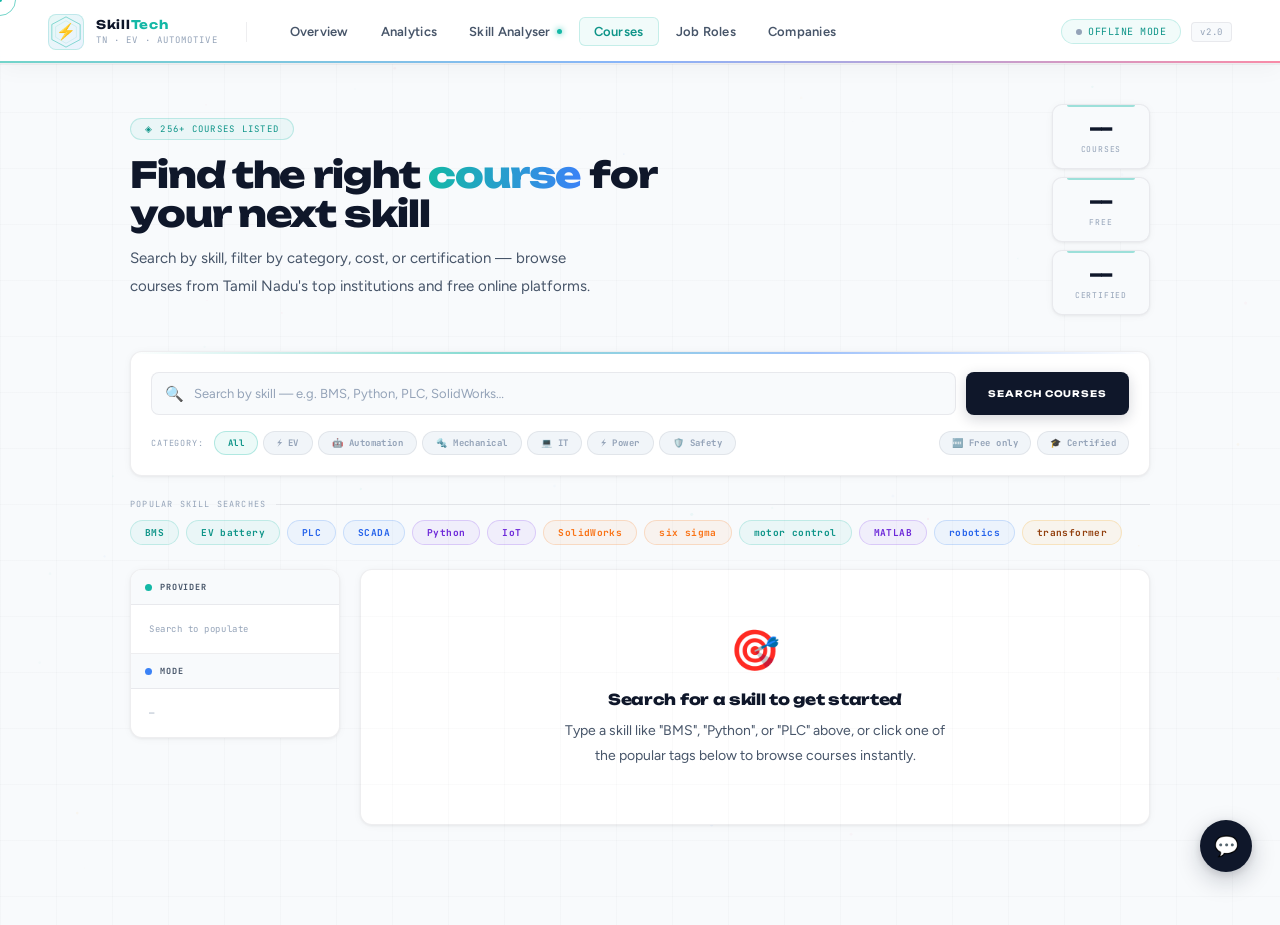
==== static/course-finder.html @ 57d8dce8 "initial commit" ====
<!DOCTYPE html>
<html lang="en">
<head>
<meta charset="UTF-8"/>
<meta name="viewport" content="width=device-width, initial-scale=1.0"/>
<title>SkillTech AI — Course Finder</title>
<link rel="stylesheet" href="course-finder-styles.css"/>
<link rel="stylesheet" href="chat-widget.css"/>
</head>
<body>

<!-- CURSOR -->
<div id="cursor"><div id="cursor-ring"></div><div id="cursor-dot"></div></div>

<!-- PARTICLES -->
<canvas id="particle-canvas"></canvas>

<!-- LOADBAR -->
<div class="loadbar" id="loadbar"></div>

<!-- NAV -->
<nav class="nav">
  <a class="brand" href="overview.html">
    <div class="brand-hex">
      <svg viewBox="0 0 36 36" fill="none">
        <polygon points="18,2 33,10 33,26 18,34 3,26 3,10" stroke="rgba(20,184,166,.5)" stroke-width="1" fill="none"/>
        <polygon points="18,6 29,12.5 29,23.5 18,30 7,23.5 7,12.5" stroke="rgba(20,184,166,.25)" stroke-width=".5" fill="none"/>
      </svg>
      <div class="brand-inner">⚡</div>
    </div>
    <div>
      <div class="brand-name">Skill<span>Tech</span></div>
      <div class="brand-tag">TN · EV · Automotive</div>
    </div>
  </a>
  <div class="nav-sep"></div>
  <nav class="nav-links">
    <a class="nl" href="overview.html">Overview</a>
    <a class="nl" href="industry-analytics.html">Analytics</a>
    <a class="nl nl-live" href="index.html">Skill Analyser</a>
    <a class="nl active" href="course-finder.html">Courses</a>
    <a class="nl" href="job-roles.html">Job Roles</a>
    <a class="nl" href="tn-companies.html">Companies</a>
  </nav>
  <div class="nav-right">
    <div class="status-pill"><div id="sdot"></div><span id="stext">Connecting…</span></div>
    <div class="ver-badge">v2.0</div>
  </div>
</nav>

<main>
<div class="holo-grid"></div>
<div class="page">

  <!-- HERO -->
  <div class="hero">
    <div>
      <div class="hero-badge">256+ Courses Listed</div>
      <h1>Find the right <span class="hl">course</span> for<br/>your next skill</h1>
      <p>Search by skill, filter by category, cost, or certification — browse courses from Tamil Nadu's top institutions and free online platforms.</p>
    </div>
    <div class="hero-stats">
      <div class="hero-stat"><div class="hero-stat-num" id="statTotal">—</div><div class="hero-stat-lbl">Courses</div></div>
      <div class="hero-stat"><div class="hero-stat-num" id="statFree">—</div><div class="hero-stat-lbl">Free</div></div>
      <div class="hero-stat"><div class="hero-stat-num" id="statCert">—</div><div class="hero-stat-lbl">Certified</div></div>
    </div>
  </div>

  <!-- SEARCH CARD -->
  <div class="search-card">
    <div class="search-main">
      <div class="search-box">
        <span class="search-box-icon">🔍</span>
        <input type="text" id="searchInp" placeholder="Search by skill — e.g. BMS, Python, PLC, SolidWorks…" autocomplete="off"/>
      </div>
      <button class="btn-search" id="searchBtn" onclick="doSearch()">
        <div class="spinner"></div>
        <span id="searchLbl">Search Courses</span>
      </button>
    </div>
    <div class="filters-row">
      <span class="filter-label">Category:</span>
      <div class="filter-chips" id="catChips">
        <button class="fchip active" data-cat="all" onclick="setCat(this)">All</button>
        <button class="fchip" data-cat="EV & Electrical" onclick="setCat(this)">⚡ EV</button>
        <button class="fchip" data-cat="Automation & Controls" onclick="setCat(this)">🤖 Automation</button>
        <button class="fchip" data-cat="Mechanical" onclick="setCat(this)">🔩 Mechanical</button>
        <button class="fchip" data-cat="IT & Software" onclick="setCat(this)">💻 IT</button>
        <button class="fchip" data-cat="Power Systems" onclick="setCat(this)">⚡ Power</button>
        <button class="fchip" data-cat="Safety & Standards" onclick="setCat(this)">🛡️ Safety</button>
      </div>
      <div class="toggle-row">
        <button class="toggle-btn" id="freeBtn" onclick="toggleFree()">🆓 Free only</button>
        <button class="toggle-btn" id="certBtn" onclick="toggleCert()">🎓 Certified</button>
      </div>
    </div>
  </div>

  <!-- QUICK TAGS -->
  <div class="quick-section" id="quickSection">
    <div class="quick-label">Popular skill searches</div>
    <div class="quick-tags" id="quickTags"></div>
  </div>

  <!-- CONTENT -->
  <div class="content-wrap">

    <!-- Sidebar -->
    <div class="sidebar" id="sidebar">
      <div class="sb-section">
        <div class="sb-head">
          <div class="sb-head-dot" style="color:var(--g);background:var(--g)"></div>
          <div class="sb-head-title">Provider</div>
        </div>
        <div class="sb-items" id="sideProviders">
          <div style="padding:12px;font-family:var(--f-code);font-size:9px;color:var(--ink3);letter-spacing:.06em">Search to populate</div>
        </div>
      </div>
      <div class="sb-section">
        <div class="sb-head">
          <div class="sb-head-dot" style="color:var(--b);background:var(--b)"></div>
          <div class="sb-head-title">Mode</div>
        </div>
        <div class="sb-items" id="sideModes">
          <div style="padding:12px;font-family:var(--f-code);font-size:9px;color:var(--ink3);letter-spacing:.06em">—</div>
        </div>
      </div>
    </div>

    <!-- Results -->
    <div>
      <div class="results-header" id="resultsHeader" style="display:none">
        <div>
          <div class="results-title" id="resultsTitle">Results</div>
          <div class="results-count" id="resultsCount"></div>
        </div>
        <div class="sort-tabs">
          <button class="stab active" onclick="setSort('relevance',this)">Relevance</button>
          <button class="stab" onclick="setSort('free',this)">🆓 Free first</button>
          <button class="stab" onclick="setSort('cert',this)">🎓 Certified</button>
        </div>
      </div>
      <div id="resultsArea">
        <div class="state-box">
          <span class="state-icon">🎯</span>
          <div class="state-title">Search for a skill to get started</div>
          <div class="state-sub">Type a skill like "BMS", "Python", or "PLC" above, or click one of the popular tags below to browse courses instantly.</div>
        </div>
      </div>
    </div>

  </div>

</div>
</main>

<div id="toast"></div>

<script>
'use strict';

const API = 'http://localhost:8000';

/* ─────────────────────────────────────────────────────
   SKILL DATABASE  (mirrors backend exactly)
───────────────────────────────────────────────────── */
const SKILL_DATABASE = {
  "EV & Electrical": [
    "EV battery","BMS","battery management","motor control","charging systems",
    "electric vehicle","EV powertrain","inverter","converter","power electronics",
    "BLDC","lithium ion","battery pack","cell balancing","regenerative braking",
    "onboard charger","DC-DC converter",
  ],
  "Automation & Controls": [
    "PLC","SCADA","HMI","robotics","automation","DCS","pneumatics","hydraulics",
    "servo motor","VFD","variable frequency drive","motion control",
    "industrial automation","relay logic","ladder logic","PID control",
  ],
  "Mechanical": [
    "CNC","CAD","CAM","SolidWorks","AutoCAD","welding","fabrication","machining",
    "lathe","GD&T","metrology","quality control","lean manufacturing",
    "kaizen","six sigma","FMEA","production planning",
  ],
  "Power Systems": [
    "transformer","switchgear","circuit breaker","substation","transmission",
    "distribution","electrical maintenance","power distribution","relay",
    "protection system","earthing","load flow","power factor",
  ],
  "IT & Software": [
    "Python","MATLAB","LabVIEW","embedded systems","microcontroller",
    "Arduino","Raspberry Pi","IoT","data analysis","machine learning",
    "C programming","C++","Java","SQL",
  ],
  "Safety & Standards": [
    "ISO","IATF","OHSAS","safety management","OSHA","fire safety",
    "risk assessment","work permit","PPE","5S","audit",
    "quality assurance","QA","QC","testing",
  ],
};

/* All skills in a flat array — used for stats preload */
const ALL_SKILLS = Object.values(SKILL_DATABASE).flat();

const CAT_COLOUR = {
  "EV & Electrical":      "qt-ev",
  "Automation & Controls":"qt-auto",
  "Mechanical":           "qt-mech",
  "IT & Software":        "qt-it",
  "Power Systems":        "qt-pwr",
  "Safety & Standards":   "qt-safe",
};

const QUICK_PICKS = [
  {skill:"BMS",           cat:"EV & Electrical"},
  {skill:"EV battery",    cat:"EV & Electrical"},
  {skill:"PLC",           cat:"Automation & Controls"},
  {skill:"SCADA",         cat:"Automation & Controls"},
  {skill:"Python",        cat:"IT & Software"},
  {skill:"IoT",           cat:"IT & Software"},
  {skill:"SolidWorks",    cat:"Mechanical"},
  {skill:"six sigma",     cat:"Mechanical"},
  {skill:"motor control", cat:"EV & Electrical"},
  {skill:"MATLAB",        cat:"IT & Software"},
  {skill:"robotics",      cat:"Automation & Controls"},
  {skill:"transformer",   cat:"Power Systems"},
];

/* ─── STATE ─── */
let allResults  = [];   // flat array of course objects (including no-course placeholders)
let filterCat   = 'all';
let filterFree  = false;
let filterCert  = false;
let filterProv  = null;
let filterMode  = null;
let sortMode    = 'relevance';
let lastQuery   = '';

/* ─────────────────────────────────────────────────────
   INIT
───────────────────────────────────────────────────── */
document.addEventListener('DOMContentLoaded', () => {
  checkHealth();
  buildQuickTags();
  setupKeyboard();
  loadAllCourses();   // pre-populate stats
});

/* ─────────────────────────────────────────────────────
   CURSOR
───────────────────────────────────────────────────── */
const cursor = document.getElementById('cursor');
const ring   = document.getElementById('cursor-ring');
let mx=-100,my=-100,rx=-100,ry=-100;
document.addEventListener('mousemove',e=>{mx=e.clientX;my=e.clientY;cursor.style.left=mx+'px';cursor.style.top=my+'px';});
(function ac(){rx+=(mx-rx)*.12;ry+=(my-ry)*.12;ring.style.transform=`translate(${rx-mx}px,${ry-my}px)`;requestAnimationFrame(ac);})();
document.querySelectorAll('a,button,.qtag,.sb-item,.cc,.fchip,.toggle-btn,.stab').forEach(el=>{
  el.addEventListener('mouseenter',()=>cursor.classList.add('cursor-expand'));
  el.addEventListener('mouseleave',()=>cursor.classList.remove('cursor-expand'));
});

/* ─────────────────────────────────────────────────────
   PARTICLES
───────────────────────────────────────────────────── */
(function(){
  const c=document.getElementById('particle-canvas'),ctx=c.getContext('2d');
  let W,H,pts=[];
  const resize=()=>{W=c.width=innerWidth;H=c.height=innerHeight;};
  resize();window.addEventListener('resize',resize);
  for(let i=0;i<65;i++)pts.push({x:Math.random()*innerWidth,y:Math.random()*innerHeight,vx:(Math.random()-.5)*.3,vy:(Math.random()-.5)*.3,r:Math.random()*1.3+.3,col:['#14b8a6','#3b82f6','#f43f6e','#f59e0b'][Math.floor(Math.random()*4)],a:Math.random()*.12+.04});
  let pmx=0,pmy=0;
  document.addEventListener('mousemove',e=>{pmx=e.clientX;pmy=e.clientY;});
  function draw(){
    ctx.clearRect(0,0,W,H);
    for(let i=0;i<pts.length;i++){
      for(let j=i+1;j<pts.length;j++){const dx=pts[i].x-pts[j].x,dy=pts[i].y-pts[j].y,d=Math.sqrt(dx*dx+dy*dy);if(d<100){ctx.beginPath();ctx.moveTo(pts[i].x,pts[i].y);ctx.lineTo(pts[j].x,pts[j].y);ctx.strokeStyle=`rgba(20,184,166,${(1-d/100)*.04})`;ctx.lineWidth=.4;ctx.stroke();}}
      const mdx=pts[i].x-pmx,mdy=pts[i].y-pmy,md=Math.sqrt(mdx*mdx+mdy*mdy);
      if(md<80){pts[i].vx+=mdx/md*.3;pts[i].vy+=mdy/md*.3;}
      pts[i].vx*=.99;pts[i].vy*=.99;pts[i].x+=pts[i].vx;pts[i].y+=pts[i].vy;
      if(pts[i].x<0)pts[i].x=W;if(pts[i].x>W)pts[i].x=0;if(pts[i].y<0)pts[i].y=H;if(pts[i].y>H)pts[i].y=0;
      ctx.beginPath();ctx.arc(pts[i].x,pts[i].y,pts[i].r,0,Math.PI*2);ctx.fillStyle=pts[i].col;ctx.globalAlpha=pts[i].a;ctx.fill();ctx.globalAlpha=1;
    }
    requestAnimationFrame(draw);
  }draw();
})();

/* ─────────────────────────────────────────────────────
   HEALTH CHECK
───────────────────────────────────────────────────── */
async function checkHealth(){
  try{
    const d=await fetch(`${API}/api/health`).then(r=>r.json());
    const dot=document.getElementById('sdot');
    dot.style.cssText='width:6px;height:6px;border-radius:50%;background:var(--g);box-shadow:0 0 6px var(--g);animation:blink 2s ease infinite;flex-shrink:0;';
    document.getElementById('stext').textContent=d.model_loaded?'MODEL READY':'SERVER READY';
  }catch{document.getElementById('stext').textContent='OFFLINE MODE';}
}

/* ─────────────────────────────────────────────────────
   QUICK TAGS + KEYBOARD
───────────────────────────────────────────────────── */
function buildQuickTags(){
  const wrap=document.getElementById('quickTags');
  QUICK_PICKS.forEach(p=>{
    const btn=document.createElement('button');
    btn.className='qtag '+CAT_COLOUR[p.cat]; btn.textContent=p.skill;
    btn.addEventListener('mouseenter',()=>cursor.classList.add('cursor-expand'));
    btn.addEventListener('mouseleave',()=>cursor.classList.remove('cursor-expand'));
    btn.onclick=()=>{document.getElementById('searchInp').value=p.skill; doSearch();};
    wrap.appendChild(btn);
  });
}
function setupKeyboard(){
  document.getElementById('searchInp').addEventListener('keydown',e=>{if(e.key==='Enter')doSearch();});
}

/* ─────────────────────────────────────────────────────
   SKILL HELPERS
───────────────────────────────────────────────────── */
/**
 * Given a user query string, return every skill keyword from SKILL_DATABASE
 * that is a substring match (both directions). Falls back to [query] if
 * nothing matches so the backend still gets something to try.
 */
function matchSkills(query){
  const q = query.toLowerCase().trim();
  const matched = [];
  for(const skills of Object.values(SKILL_DATABASE)){
    for(const s of skills){
      const sl = s.toLowerCase();
      if(sl.includes(q) || q.includes(sl)) matched.push(s);
    }
  }
  // Deduplicate while preserving order
  return matched.length ? [...new Set(matched)] : [query];
}

/** Return the category name a skill belongs to. */
function skillCat(skill){
  const sl = skill.toLowerCase();
  for(const [cat,skills] of Object.entries(SKILL_DATABASE)){
    if(skills.some(s=>s.toLowerCase()===sl)) return cat;
  }
  return 'Other';
}

/**
 * Build a job description string that guarantees `extract_skills` on the
 * backend can find every skill via its substring check (s.lower() in text_lower).
 *
 * We repeat each skill token twice: once naturally, once as a standalone word,
 * to survive any surrounding punctuation. This is the key reliability fix.
 */
function buildJD(skills){
  // "Required competencies: BMS, PLC, Python. The role involves BMS work, PLC expertise, Python scripting."
  const list = skills.join(', ');
  const detail = skills.map(s=>`${s} knowledge`).join(', ');
  return `Required competencies: ${list}. The role involves ${detail}.`;
}

/* ─────────────────────────────────────────────────────
   CORE BACKEND CALL
   Uses /api/skill-gap with candidate_skills=[] so every
   matched skill becomes a "gap" and we get its courses.
   Returns a flat array of enriched course objects.
   Gap items with no courses in the CSV are kept as
   placeholder rows so the user sees the skill was found.
───────────────────────────────────────────────────── */
async function callBackend(skills){
  const jd = buildJD(skills);

  let resp;
  try {
    resp = await fetch(`${API}/api/skill-gap`, {
      method: 'POST',
      headers: {'Content-Type':'application/json'},
      body: JSON.stringify({ candidate_skills: [], job_description: jd }),
    });
  } catch(networkErr) {
    throw new Error('Cannot reach server. Is it running on port 8000?');
  }

  // 422 = backend found NO recognisable skills in the JD text.
  // This is a "no match" result, not a crash — return empty gracefully.
  if(resp.status === 422) return [];

  if(!resp.ok){
    const body = await resp.json().catch(()=>({}));
    throw new Error(body.detail || `Server error ${resp.status}`);
  }

  const data = await resp.json();
  const out  = [];

  for(const item of data.gap.all){
    const meta = {
      _skill:    item.skill,
      _cat:      skillCat(item.skill),
      _priority: item.priority,
    };

    if(item.courses && item.courses.length > 0){
      // ✅ Real courses found in CSV — add each one
      for(const c of item.courses){
        out.push({ ...c, ...meta });
      }
    } else {
      // ⚠️ Skill recognised by backend but no courses in CSV yet.
      // Add a single placeholder so the user knows the skill was found
      // and can follow the Naan Mudhalvan fallback link.
      out.push({
        course_name:   `Search "${item.skill}" on Naan Mudhalvan`,
        provider:      'Naan Mudhalvan',
        duration:      '',
        mode:          'Online',
        cost:          'Free',
        certification: 'No',
        url:           'https://naanmudhalvan.tn.gov.in',
        is_free:       true,
        _placeholder:  true,
        ...meta,
      });
    }
  }

  return out;
}

/* ─────────────────────────────────────────────────────
   STATS PRE-LOAD  (runs silently on page load)
───────────────────────────────────────────────────── */
async function loadAllCourses(){
  try{
    // Split into two batches to avoid a very long JD string
    const half  = Math.ceil(ALL_SKILLS.length / 2);
    const [a,b] = await Promise.all([
      callBackend(ALL_SKILLS.slice(0, half)),
      callBackend(ALL_SKILLS.slice(half)),
    ]);
    updateStats([...a, ...b]);
  } catch{ /* server offline — stats stay as — */ }
}

/* ─────────────────────────────────────────────────────
   MAIN SEARCH
───────────────────────────────────────────────────── */
async function doSearch(){
  const query = document.getElementById('searchInp').value.trim();
  if(!query){ showToast('Enter a skill or course name','err'); return; }

  lastQuery = query;
  document.getElementById('quickSection').style.display = 'none';

  const btn = document.getElementById('searchBtn');
  btn.disabled = true; btn.classList.add('loading');
  document.getElementById('searchLbl').textContent = 'Searching…';
  setLoad(true); showSkeleton();

  try{
    const matched = matchSkills(query);
    let results   = await callBackend(matched);

    // If nothing came back (query didn't match any known skill at all),
    // try once more passing the raw query text directly so the backend
    // can attempt its own extract_skills on it.
    if(!results.length && matched[0] !== query){
      results = await callBackend([query]);
    }

    allResults = results;
    updateStats(allResults);
    buildSidebar(allResults);
    renderResults();

    if(!allResults.length){
      showEmpty(
        `No courses found for "${query}"`,
        'This skill may not be in our database yet. Try a related term like "BMS", "PLC", or "Python", or visit naanmudhalvan.tn.gov.in directly.',
        '🔍'
      );
    }
  } catch(e){
    const isConn = e.message.includes('Cannot reach');
    showToast(isConn ? 'Server offline — start it with: uvicorn main:app --reload' : e.message, 'err');
    showEmpty(
      isConn ? 'Server not running' : 'Something went wrong',
      isConn ? 'Start the backend: uvicorn main:app --reload --port 8000' : e.message
    );
  } finally{
    btn.disabled = false; btn.classList.remove('loading');
    document.getElementById('searchLbl').textContent = 'Search Courses';
    setLoad(false);
  }
}

/* ─────────────────────────────────────────────────────
   FILTER + SORT PIPELINE
───────────────────────────────────────────────────── */
function getFiltered(){
  let list = [...allResults];

  if(filterCat !== 'all') list = list.filter(c => c._cat === filterCat);
  if(filterProv)          list = list.filter(c => c.provider === filterProv);
  if(filterMode)          list = list.filter(c => c.mode === filterMode);
  if(filterFree)          list = list.filter(c => c.is_free);
  if(filterCert)          list = list.filter(c => c.certification === 'Yes');

  // Deduplicate by course_name (keep first occurrence)
  const seen = new Set();
  list = list.filter(c=>{
    const key = c._placeholder ? `__ph__${c._skill}` : c.course_name;
    if(seen.has(key)) return false;
    seen.add(key); return true;
  });

  // Sort
  if(sortMode === 'free') list.sort((a,b)=>(a.is_free?0:1)-(b.is_free?0:1));
  if(sortMode === 'cert') list.sort((a,b)=>(b.certification==='Yes'?1:0)-(a.certification==='Yes'?1:0));

  return list;
}

/* ─────────────────────────────────────────────────────
   RENDER RESULTS
───────────────────────────────────────────────────── */
function renderResults(){
  const list   = getFiltered();
  const header = document.getElementById('resultsHeader');
  const area   = document.getElementById('resultsArea');

  if(!list.length){
    header.style.display = 'none';
    showEmpty('No courses match your filters','Try removing a filter or broadening your search.','🔍');
    return;
  }

  header.style.display = 'flex';
  document.getElementById('resultsTitle').textContent =
    lastQuery ? `Courses for "${lastQuery}"` : 'All Courses';
  document.getElementById('resultsCount').textContent =
    `${list.length} RESULT${list.length!==1?'S':''}`;

  area.innerHTML = '';
  const wrap = document.createElement('div');
  wrap.className = 'course-list';

  list.forEach((c, i) => {
    const isPlaceholder = !!c._placeholder;
    const accentClass   = isPlaceholder ? 'paid' : (c.is_free ? 'free' : (c.certification === 'Yes' ? 'cert' : 'paid'));
    const tagStyle      = catTagStyle(c._cat);

    const card = document.createElement('div');
    card.className = 'cc' + (isPlaceholder ? ' cc-placeholder' : '');
    card.style.animationDelay = Math.min(i, 20) * 0.035 + 's';
    card.addEventListener('mouseenter', ()=>cursor.classList.add('cursor-expand'));
    card.addEventListener('mouseleave', ()=>cursor.classList.remove('cursor-expand'));

    const costTag = isPlaceholder
      ? `<span class="c-tag ct-free">🆓 Free</span><span class="c-tag ct-mode">Naan Mudhalvan</span>`
      : `<span class="c-tag ${c.is_free?'ct-free':'ct-paid'}">${c.is_free?'🆓 Free':esc(c.cost)}</span>
         ${c.duration?`<span class="c-tag ct-dur">⏱ ${esc(c.duration)}</span>`:''}
         ${c.certification==='Yes'?'<span class="c-tag ct-cert">🎓 Certificate</span>':''}
         ${c.mode?`<span class="c-tag ct-mode">${esc(c.mode)}</span>`:''}`;

    const courseTitle = isPlaceholder
      ? `<span style="color:var(--ink3);font-style:italic">${esc(c.course_name)}</span>`
      : esc(c.course_name);

    card.innerHTML = `
      <div class="cc-accent ${accentClass}"></div>
      <div class="cc-body">
        <div class="cc-main">
          <div class="cc-skill-tag" style="${tagStyle}">${esc(c._skill)}</div>
          <div class="cc-name">${courseTitle}</div>
          <div class="cc-provider">by ${esc(c.provider)}</div>
          <div class="cc-meta">${costTag}</div>
        </div>
        <div class="cc-right">
          <a class="cc-link" href="${esc(c.url||'#')}" target="_blank" rel="noopener">
            ${isPlaceholder ? 'Search ↗' : 'View Course <span class="cc-link-icon">↗</span>'}
          </a>
        </div>
      </div>`;
    wrap.appendChild(card);
  });

  area.appendChild(wrap);
}

function catTagStyle(cat){
  const s = {
    "EV & Electrical":      "background:rgba(20,184,166,.07);color:var(--g2);border-color:rgba(20,184,166,.25)",
    "Automation & Controls":"background:rgba(59,130,246,.07);color:var(--b2);border-color:rgba(59,130,246,.25)",
    "Mechanical":           "background:rgba(249,115,22,.07);color:var(--o);border-color:rgba(249,115,22,.25)",
    "IT & Software":        "background:rgba(124,58,237,.07);color:var(--v2);border-color:rgba(124,58,237,.25)",
    "Power Systems":        "background:rgba(245,158,11,.07);color:#92400e;border-color:rgba(245,158,11,.25)",
    "Safety & Standards":   "background:rgba(244,63,110,.07);color:var(--m2);border-color:rgba(244,63,110,.25)",
  };
  return s[cat] || "background:var(--bg3);color:var(--ink3);border-color:var(--rim)";
}

/* ─────────────────────────────────────────────────────
   SIDEBAR
───────────────────────────────────────────────────── */
function buildSidebar(courses){
  // Exclude placeholders from provider/mode sidebar counts
  const real = courses.filter(c => !c._placeholder);
  buildSideSection('sideProviders', real, 'provider', filterProv,
    v=>{ filterProv=v; renderResults(); buildSidebar(allResults); });
  buildSideSection('sideModes', real, 'mode', filterMode,
    v=>{ filterMode=v; renderResults(); buildSidebar(allResults); });
}

function buildSideSection(elId, courses, key, current, onSelect){
  const el = document.getElementById(elId);
  const counts = {};
  courses.forEach(c=>{ const v=c[key]; if(!v)return; counts[v]=(counts[v]||0)+1; });
  const entries = Object.entries(counts).sort((a,b)=>b[1]-a[1]).slice(0,8);

  el.innerHTML = '';
  if(!entries.length){
    el.innerHTML = '<div style="padding:12px;font-family:var(--f-code);font-size:9px;color:var(--ink3);letter-spacing:.05em">Search to populate</div>';
    return;
  }

  const mkItem = (label, count, isActive, onClick) => {
    const d = document.createElement('div');
    d.className = 'sb-item' + (isActive ? ' active' : '');
    d.innerHTML = `<span>${esc(label)}</span><span class="sb-item-count">${count}</span>`;
    d.addEventListener('mouseenter', ()=>cursor.classList.add('cursor-expand'));
    d.addEventListener('mouseleave', ()=>cursor.classList.remove('cursor-expand'));
    d.onclick = onClick;
    el.appendChild(d);
  };

  mkItem('All', courses.length, current===null, ()=>onSelect(null));
  entries.forEach(([val,cnt]) => mkItem(val, cnt, current===val, ()=>onSelect(val)));
}

/* ─────────────────────────────────────────────────────
   STATS
───────────────────────────────────────────────────── */
function updateStats(courses){
  const real  = courses.filter(c => !c._placeholder);
  const names = [...new Set(real.map(c => c.course_name))];
  const free  = names.filter(n => real.find(c => c.course_name===n)?.is_free);
  const cert  = names.filter(n => real.find(c => c.course_name===n)?.certification==='Yes');
  document.getElementById('statTotal').textContent = names.length || '256+';
  document.getElementById('statFree').textContent  = free.length  || '—';
  document.getElementById('statCert').textContent  = cert.length  || '—';
}

/* ─────────────────────────────────────────────────────
   FILTER CONTROLS
───────────────────────────────────────────────────── */
function setCat(btn){
  filterCat = btn.dataset.cat;
  document.querySelectorAll('.fchip').forEach(b=>b.classList.remove('active'));
  btn.classList.add('active');
  if(allResults.length) renderResults();
}
function toggleFree(){
  filterFree = !filterFree;
  document.getElementById('freeBtn').classList.toggle('on', filterFree);
  if(allResults.length) renderResults();
}
function toggleCert(){
  filterCert = !filterCert;
  document.getElementById('certBtn').classList.toggle('cert-on', filterCert);
  if(allResults.length) renderResults();
}
function setSort(mode, btn){
  sortMode = mode;
  document.querySelectorAll('.stab').forEach(b=>b.classList.remove('active'));
  btn.classList.add('active');
  if(allResults.length) renderResults();
}

/* ─────────────────────────────────────────────────────
   UI HELPERS
───────────────────────────────────────────────────── */
function showEmpty(title, sub, icon='🔍'){
  document.getElementById('resultsArea').innerHTML = `
    <div class="state-box">
      <span class="state-icon">${icon}</span>
      <div class="state-title">${esc(title)}</div>
      <div class="state-sub">${esc(sub)}</div>
    </div>`;
}

function showSkeleton(){
  const area = document.getElementById('resultsArea');
  const wrap = document.createElement('div'); wrap.className = 'skeleton-list';
  for(let i=0;i<5;i++){
    wrap.innerHTML += `<div class="sk"><div class="sk-accent"></div><div class="sk-body">
      <div class="sk-line w30" style="animation-delay:${i*.08}s"></div>
      <div class="sk-line w80" style="animation-delay:${i*.08+.05}s"></div>
      <div class="sk-line w45" style="animation-delay:${i*.08+.1}s"></div>
      <div class="sk-line w60" style="animation-delay:${i*.08+.15}s"></div>
    </div></div>`;
  }
  area.innerHTML = ''; area.appendChild(wrap);
  document.getElementById('resultsHeader').style.display = 'none';
}

function setLoad(on){ document.getElementById('loadbar').classList.toggle('on', on); }
function showToast(msg, type){ const t=document.getElementById('toast'); t.textContent=msg; t.className='on '+(type||''); clearTimeout(t._t); t._t=setTimeout(()=>t.className='',3800); }
function esc(s){ return String(s||'').replace(/&/g,'&amp;').replace(/</g,'&lt;').replace(/>/g,'&gt;'); }
</script>
<script src="chat-widget.js"></script>
</body>
</html>
---- static/course-finder-styles.css ----
/* ═══════════════════════════════════════════════
   SKILLTECH AI — COURSE FINDER (LIGHT THEME)
   course-finder-styles.css
═══════════════════════════════════════════════ */

@import url('https://fonts.googleapis.com/css2?family=Unbounded:wght@300;400;500;600;700;800;900&family=Figtree:ital,wght@0,300;0,400;0,500;0,600;0,700;1,300&family=JetBrains+Mono:wght@100;300;400;700&display=swap');

*, *::before, *::after { box-sizing: border-box; margin: 0; padding: 0; }

/* ── CURSOR ── */
* { cursor: none !important; }
#cursor { position: fixed; z-index: 9999; pointer-events: none; }
#cursor-ring { width: 32px; height: 32px; border: 1.5px solid rgba(20,184,166,.6); border-radius: 50%; position: absolute; top: -16px; left: -16px; transition: width .25s, height .25s, border-color .25s; }
#cursor-dot { width: 4px; height: 4px; background: #14b8a6; border-radius: 50%; position: absolute; top: -2px; left: -2px; }
.cursor-expand #cursor-ring { width: 52px; height: 52px; top: -26px; left: -26px; border-color: rgba(244,63,110,.5); }

/* ── TOKENS ── */
:root {
  --bg:    #f8fafc;
  --bg2:   #ffffff;
  --bg3:   #f1f5f9;
  --panel: #ffffff;

  --g:  #14b8a6;  --g2: #0d9488;
  --b:  #3b82f6;  --b2: #2563eb;
  --m:  #f43f6e;  --m2: #e11d48;
  --y:  #f59e0b;  --o:  #f97316;
  --v:  #7c3aed;  --v2: #6d28d9;

  --rim:  rgba(15,23,42,.07);
  --rim2: rgba(20,184,166,.3);
  --rim3: rgba(20,184,166,.55);

  --ink:  #0f172a;
  --ink2: #475569;
  --ink3: #94a3b8;

  --shadow-sm: 0 1px 3px rgba(0,0,0,.06), 0 1px 8px rgba(0,0,0,.04);
  --shadow:    0 4px 16px rgba(0,0,0,.08), 0 1px 4px rgba(0,0,0,.04);
  --shadow-lg: 0 12px 40px rgba(0,0,0,.1), 0 4px 12px rgba(0,0,0,.05);

  --f-disp: 'Unbounded', monospace;
  --f-ui:   'Figtree', sans-serif;
  --f-code: 'JetBrains Mono', monospace;
  --ease-expo: cubic-bezier(0.16,1,0.3,1);
}

html { scroll-behavior: smooth; }
body { background: var(--bg); color: var(--ink); font-family: var(--f-ui); font-size: 15px; min-height: 100vh; overflow-x: hidden; -webkit-font-smoothing: antialiased; }

::-webkit-scrollbar { width: 4px; }
::-webkit-scrollbar-track { background: var(--bg3); }
::-webkit-scrollbar-thumb { background: rgba(20,184,166,.25); border-radius: 10px; }

#particle-canvas { position: fixed; inset: 0; z-index: 0; pointer-events: none; opacity: .4; }

/* ── NAV ── */
.nav { position: fixed; top: 0; left: 0; right: 0; z-index: 500; height: 64px; display: flex; align-items: center; padding: 0 48px; background: rgba(255,255,255,.92); border-bottom: 1px solid var(--rim); backdrop-filter: blur(24px) saturate(1.8); box-shadow: 0 1px 0 rgba(0,0,0,.04), 0 4px 24px rgba(0,0,0,.04); }
.nav::after { content: ''; position: absolute; bottom: 0; left: 0; right: 0; height: 2px; background: linear-gradient(90deg, var(--g), var(--b), var(--m)); opacity: .6; }
.brand { display: flex; align-items: center; gap: 12px; text-decoration: none; flex-shrink: 0; }
.brand-hex { width: 36px; height: 36px; position: relative; display: flex; align-items: center; justify-content: center; background: linear-gradient(135deg, rgba(20,184,166,.1), rgba(59,130,246,.1)); border-radius: 8px; border: 1px solid rgba(20,184,166,.2); }
.brand-hex svg { position: absolute; inset: 0; animation: hex-spin 10s linear infinite; }
@keyframes hex-spin { to { transform: rotate(360deg); } }
.brand-inner { font-size: 16px; z-index: 1; position: relative; }
.brand-name { font-family: var(--f-disp); font-size: 12px; font-weight: 700; letter-spacing: .06em; color: var(--ink); }
.brand-name span { color: var(--g); }
.brand-tag { font-family: var(--f-code); font-size: 9px; color: var(--ink3); letter-spacing: .12em; text-transform: uppercase; margin-top: 2px; }
.nav-sep { width: 1px; height: 20px; background: var(--rim); margin: 0 28px; }
.nav-links { display: flex; gap: 2px; }
.nl { padding: 6px 14px; font-family: var(--f-ui); font-size: 13px; font-weight: 600; letter-spacing: .02em; color: var(--ink2); text-decoration: none; border-radius: 6px; border: 1px solid transparent; transition: all .18s; }
.nl:hover { color: var(--ink); background: rgba(0,0,0,.04); }
.nl.active { color: var(--g2); border-color: rgba(20,184,166,.2); background: rgba(20,184,166,.06); }
.nl-live { display: flex; align-items: center; gap: 6px; }
.nl-live::after { content: ''; width: 5px; height: 5px; border-radius: 50%; background: var(--g); box-shadow: 0 0 6px var(--g); animation: blink 1.6s ease infinite; }
@keyframes blink { 0%,100%{opacity:1} 50%{opacity:.25} }
.nav-right { margin-left: auto; display: flex; align-items: center; gap: 10px; }
.status-pill { display: flex; align-items: center; gap: 6px; padding: 5px 14px; border: 1px solid rgba(20,184,166,.2); border-radius: 20px; background: rgba(20,184,166,.06); font-family: var(--f-code); font-size: 10px; color: var(--g2); letter-spacing: .05em; }
.ver-badge { font-family: var(--f-code); font-size: 9px; color: var(--ink3); padding: 3px 8px; border: 1px solid var(--rim); border-radius: 4px; background: var(--bg); letter-spacing: .08em; }
#sdot { width: 6px; height: 6px; border-radius: 50%; background: var(--ink3); transition: all .4s; flex-shrink: 0; }

/* ── LAYOUT ── */
main { position: relative; z-index: 2; padding-top: 64px; }
.holo-grid { position: absolute; inset: 0; pointer-events: none; background-image: linear-gradient(rgba(15,23,42,.018) 1px, transparent 1px), linear-gradient(90deg, rgba(15,23,42,.018) 1px, transparent 1px); background-size: 56px 56px; }
.page { max-width: 1100px; margin: 0 auto; padding: 40px 40px 100px; }
.loadbar { position: fixed; top: 0; left: 0; right: 0; height: 2px; background: linear-gradient(90deg,var(--g),var(--b),var(--m)); background-size: 200%; animation: lbar .8s linear infinite; display: none; z-index: 999; }
.loadbar.on { display: block; }
@keyframes lbar { from{background-position:200%} to{background-position:-200%} }

/* ── HERO ── */
.hero { display: grid; grid-template-columns: 1fr auto; align-items: center; gap: 32px; padding: 0 0 36px; animation: slideUp .5s ease both; }
@keyframes slideUp { from{opacity:0;transform:translateY(18px)} to{opacity:1;transform:translateY(0)} }
.hero-badge { display: inline-flex; align-items: center; gap: 7px; font-family: var(--f-code); font-size: 9px; color: var(--g2); letter-spacing: .14em; text-transform: uppercase; border: 1px solid rgba(20,184,166,.22); border-radius: 20px; padding: 4px 14px; background: rgba(20,184,166,.06); margin-bottom: 16px; }
.hero-badge::before { content: '◈'; }
.hero h1 { font-family: var(--f-disp); font-size: clamp(20px,2.8vw,36px); font-weight: 800; color: var(--ink); letter-spacing: -.03em; line-height: 1.08; margin-bottom: 12px; }
.hero h1 .hl { background: linear-gradient(90deg, var(--g), var(--b)); -webkit-background-clip: text; -webkit-text-fill-color: transparent; background-clip: text; }
.hero p { font-family: var(--f-ui); font-size: 15px; color: var(--ink2); line-height: 1.85; max-width: 460px; }
.hero-stats { display: flex; flex-direction: column; gap: 8px; flex-shrink: 0; }
.hero-stat { background: var(--bg); border: 1px solid var(--rim); border-radius: 10px; padding: 14px 22px; text-align: center; min-width: 90px; position: relative; overflow: hidden; transition: border-color .25s, box-shadow .25s; box-shadow: var(--shadow-sm); }
.hero-stat::before { content: ''; position: absolute; top: 0; left: 14px; right: 14px; height: 2px; background: var(--g); border-radius: 0 0 2px 2px; opacity: .4; }
.hero-stat:hover { border-color: var(--rim2); box-shadow: var(--shadow); }
.hero-stat-num { font-family: var(--f-disp); font-size: 20px; font-weight: 800; color: var(--ink); line-height: 1; }
.hero-stat-lbl { font-family: var(--f-code); font-size: 8px; color: var(--ink3); letter-spacing: .1em; text-transform: uppercase; margin-top: 5px; }

/* ── SEARCH CARD ── */
.search-card { background: var(--panel); border: 1px solid var(--rim); border-radius: 12px; padding: 20px; margin-bottom: 22px; position: relative; overflow: hidden; animation: slideUp .4s .05s ease both; box-shadow: var(--shadow-sm); }
.search-card::before { content: ''; position: absolute; top: 0; left: 0; right: 0; height: 2px; background: linear-gradient(90deg, transparent, var(--g), var(--b), transparent); opacity: .5; }
.search-main { display: flex; gap: 10px; margin-bottom: 16px; }
.search-box { flex: 1; position: relative; }
.search-box-icon { position: absolute; left: 14px; top: 50%; transform: translateY(-50%); font-size: 15px; pointer-events: none; }
.search-box input { width: 100%; padding: 12px 14px 12px 42px; background: var(--bg); border: 1px solid var(--rim); border-radius: 8px; color: var(--ink); font-family: var(--f-ui); font-size: 14px; outline: none; transition: border-color .2s, box-shadow .2s; }
.search-box input:focus { border-color: var(--g); box-shadow: 0 0 0 3px rgba(20,184,166,.08); }
.search-box input::placeholder { color: var(--ink3); font-size: 13px; }
.btn-search { padding: 12px 22px; background: var(--ink); border: none; border-radius: 8px; color: #fff; font-family: var(--f-disp); font-size: 9px; font-weight: 700; letter-spacing: .1em; text-transform: uppercase; cursor: pointer; transition: all .2s; white-space: nowrap; display: flex; align-items: center; gap: 8px; box-shadow: 0 4px 14px rgba(15,23,42,.18); position: relative; overflow: hidden; }
.btn-search::before { content: ''; position: absolute; inset: 0; background: linear-gradient(135deg, rgba(20,184,166,.25), rgba(59,130,246,.2)); opacity: 0; transition: opacity .2s; }
.btn-search:hover { transform: translateY(-1px); box-shadow: 0 8px 24px rgba(15,23,42,.22); }
.btn-search:hover::before { opacity: 1; }
.btn-search:disabled { opacity: .4; cursor: not-allowed; transform: none; box-shadow: none; }
.spinner { width: 14px; height: 14px; border: 2px solid rgba(255,255,255,.3); border-top-color: #fff; border-radius: 50%; animation: spin .6s linear infinite; display: none; }
.btn-search.loading .spinner { display: block; }
@keyframes spin { to { transform: rotate(360deg); } }

/* filters */
.filters-row { display: flex; align-items: center; gap: 10px; flex-wrap: wrap; }
.filter-label { font-family: var(--f-code); font-size: 8.5px; color: var(--ink3); letter-spacing: .1em; text-transform: uppercase; white-space: nowrap; }
.filter-chips { display: flex; gap: 5px; flex-wrap: wrap; flex: 1; }
.fchip { padding: 5px 13px; border-radius: 20px; font-family: var(--f-code); font-size: 9px; font-weight: 700; letter-spacing: .05em; background: var(--bg3); border: 1px solid var(--rim); color: var(--ink3); cursor: pointer; transition: all .15s; }
.fchip:hover { border-color: rgba(20,184,166,.25); color: var(--ink2); }
.fchip.active { background: rgba(20,184,166,.08); border-color: rgba(20,184,166,.28); color: var(--g2); }
.toggle-row { display: flex; gap: 6px; flex-shrink: 0; }
.toggle-btn { display: flex; align-items: center; gap: 5px; padding: 5px 12px; border-radius: 20px; font-family: var(--f-code); font-size: 9px; font-weight: 700; letter-spacing: .05em; background: var(--bg3); border: 1px solid var(--rim); color: var(--ink3); cursor: pointer; transition: all .15s; }
.toggle-btn:hover { border-color: rgba(20,184,166,.25); color: var(--ink2); }
.toggle-btn.on { background: rgba(20,184,166,.07); border-color: rgba(20,184,166,.25); color: var(--g2); }
.toggle-btn.cert-on { background: rgba(124,58,237,.07); border-color: rgba(124,58,237,.22); color: var(--v2); }

/* ── QUICK TAGS ── */
.quick-section { margin-bottom: 24px; animation: slideUp .4s .1s ease both; }
.quick-label { font-family: var(--f-code); font-size: 8.5px; color: var(--ink3); letter-spacing: .14em; text-transform: uppercase; margin-bottom: 10px; display: flex; align-items: center; gap: 10px; }
.quick-label::after { content: ''; flex: 1; height: 1px; background: var(--rim); }
.quick-tags { display: flex; flex-wrap: wrap; gap: 7px; }
.qtag { padding: 5px 14px; border-radius: 20px; border: 1px solid; font-family: var(--f-code); font-size: 9.5px; font-weight: 700; letter-spacing: .04em; cursor: pointer; transition: all .15s; }
.qtag:hover { transform: translateY(-2px); box-shadow: var(--shadow); }
.qt-ev   { background: rgba(20,184,166,.06);  border-color: rgba(20,184,166,.2);  color: var(--g2); }
.qt-auto { background: rgba(59,130,246,.06);  border-color: rgba(59,130,246,.2);  color: var(--b2); }
.qt-mech { background: rgba(249,115,22,.06);  border-color: rgba(249,115,22,.2);  color: var(--o); }
.qt-it   { background: rgba(124,58,237,.06);  border-color: rgba(124,58,237,.2);  color: var(--v2); }
.qt-pwr  { background: rgba(245,158,11,.06);  border-color: rgba(245,158,11,.2);  color: #92400e; }
.qt-safe { background: rgba(244,63,110,.06);  border-color: rgba(244,63,110,.2);  color: var(--m2); }

/* ── CONTENT LAYOUT ── */
.content-wrap { display: grid; grid-template-columns: 210px 1fr; gap: 20px; align-items: start; }

/* ── SIDEBAR ── */
.sidebar { background: var(--panel); border: 1px solid var(--rim); border-radius: 12px; overflow: hidden; position: sticky; top: 80px; animation: slideUp .4s .12s ease both; box-shadow: var(--shadow-sm); }
.sb-section { border-bottom: 1px solid var(--rim); }
.sb-section:last-child { border-bottom: none; }
.sb-head { padding: 11px 14px; display: flex; align-items: center; gap: 8px; background: var(--bg); border-bottom: 1px solid var(--rim); }
.sb-head-dot { width: 7px; height: 7px; border-radius: 50%; flex-shrink: 0; }
.sb-head-title { font-family: var(--f-code); font-size: 8.5px; font-weight: 700; color: var(--ink2); text-transform: uppercase; letter-spacing: .1em; }
.sb-items { padding: 6px; }
.sb-item { display: flex; align-items: center; justify-content: space-between; padding: 7px 9px; border-radius: 6px; cursor: pointer; transition: all .15s; font-family: var(--f-ui); font-size: 12.5px; font-weight: 500; color: var(--ink3); }
.sb-item:hover { background: rgba(20,184,166,.05); color: var(--ink); }
.sb-item.active { background: rgba(20,184,166,.07); color: var(--g2); font-weight: 700; border: 1px solid rgba(20,184,166,.18); }
.sb-item-count { font-family: var(--f-code); font-size: 9px; font-weight: 700; padding: 2px 7px; border-radius: 20px; background: var(--bg3); color: var(--ink3); min-width: 22px; text-align: center; border: 1px solid var(--rim); }
.sb-item.active .sb-item-count { background: rgba(20,184,166,.08); color: var(--g2); border-color: rgba(20,184,166,.2); }

/* ── RESULTS HEADER ── */
.results-header { display: flex; align-items: center; justify-content: space-between; margin-bottom: 16px; flex-wrap: wrap; gap: 10px; }
.results-title { font-family: var(--f-disp); font-size: 14px; font-weight: 800; color: var(--ink); letter-spacing: -.02em; }
.results-count { font-family: var(--f-code); font-size: 9px; font-weight: 700; color: var(--ink3); background: var(--bg3); border: 1px solid var(--rim); border-radius: 20px; padding: 4px 12px; letter-spacing: .05em; }
.sort-tabs { display: flex; gap: 4px; background: var(--bg); border: 1px solid var(--rim); border-radius: 8px; padding: 4px; }
.stab { padding: 5px 12px; border-radius: 5px; border: none; background: none; color: var(--ink3); font-family: var(--f-code); font-size: 8.5px; font-weight: 700; letter-spacing: .06em; text-transform: uppercase; cursor: pointer; transition: all .17s; white-space: nowrap; }
.stab.active { background: rgba(20,184,166,.08); color: var(--g2); border: 1px solid rgba(20,184,166,.2); }
.stab:hover:not(.active) { color: var(--ink2); }

/* ── COURSE CARDS ── */
.course-list { display: flex; flex-direction: column; gap: 8px; }
.cc { background: var(--panel); border: 1px solid var(--rim); border-radius: 10px; overflow: hidden; display: flex; transition: border-color .2s, transform .2s, box-shadow .2s; animation: slideUp .3s ease both; box-shadow: var(--shadow-sm); }
.cc:hover { border-color: rgba(20,184,166,.22); transform: translateY(-2px); box-shadow: var(--shadow-lg); }
.cc-accent { width: 3px; flex-shrink: 0; }
.cc-accent.free { background: linear-gradient(180deg, var(--g), var(--g2)); }
.cc-accent.paid { background: linear-gradient(180deg, var(--y), #92400e); }
.cc-accent.cert { background: linear-gradient(180deg, var(--v), var(--v2)); }
.cc-body { flex: 1; padding: 15px 18px; display: flex; gap: 16px; align-items: flex-start; min-width: 0; }
.cc-main { flex: 1; min-width: 0; }
.cc-skill-tag { display: inline-flex; align-items: center; gap: 5px; font-family: var(--f-code); font-size: 8.5px; font-weight: 700; letter-spacing: .07em; text-transform: uppercase; padding: 3px 10px; border-radius: 20px; margin-bottom: 7px; border: 1px solid; }
.cc-name { font-family: var(--f-ui); font-size: 14px; font-weight: 700; color: var(--ink); line-height: 1.35; margin-bottom: 4px; transition: color .15s; }
.cc:hover .cc-name { color: var(--g2); }
.cc-provider { font-family: var(--f-code); font-size: 9.5px; color: var(--ink3); margin-bottom: 10px; letter-spacing: .03em; }
.cc-meta { display: flex; flex-wrap: wrap; gap: 5px; align-items: center; }
.c-tag { font-family: var(--f-code); font-size: 8.5px; font-weight: 600; padding: 2px 9px; border-radius: 20px; white-space: nowrap; letter-spacing: .04em; }
.ct-free { background: rgba(20,184,166,.07);  color: var(--g2);  border: 1px solid rgba(20,184,166,.2); }
.ct-paid { background: var(--bg3);            color: var(--ink3); border: 1px solid var(--rim); }
.ct-cert { background: rgba(124,58,237,.07);  color: var(--v2);  border: 1px solid rgba(124,58,237,.2); }
.ct-dur  { background: var(--bg3);            color: var(--ink3); border: 1px solid var(--rim); }
.ct-mode { background: rgba(59,130,246,.07);  color: var(--b2);  border: 1px solid rgba(59,130,246,.2); }
.cc-right { display: flex; flex-direction: column; align-items: flex-end; gap: 10px; flex-shrink: 0; }
.cc-link { display: flex; align-items: center; gap: 7px; padding: 9px 16px; border-radius: 8px; background: var(--ink); border: none; color: #fff; text-decoration: none; font-family: var(--f-code); font-size: 9px; font-weight: 700; letter-spacing: .07em; text-transform: uppercase; transition: all .15s; white-space: nowrap; box-shadow: 0 2px 8px rgba(15,23,42,.12); }
.cc-link:hover { background: #1e293b; transform: translateX(2px); box-shadow: 0 4px 16px rgba(15,23,42,.2); }
.cc-link-icon { font-size: 12px; transition: transform .15s; }
.cc-link:hover .cc-link-icon { transform: translate(2px,-2px); }

/* ── STATE BOXES ── */
.state-box { background: var(--panel); border: 1px solid var(--rim); border-radius: 12px; padding: 56px 32px; text-align: center; animation: slideUp .3s ease; box-shadow: var(--shadow-sm); }
.state-icon { font-size: 40px; margin-bottom: 16px; display: block; }
.state-title { font-family: var(--f-disp); font-size: 15px; font-weight: 800; color: var(--ink); letter-spacing: -.02em; margin-bottom: 10px; }
.state-sub { font-family: var(--f-ui); font-size: 14px; color: var(--ink2); line-height: 1.75; max-width: 380px; margin: 0 auto; }

/* ── SKELETON ── */
.skeleton-list { display: flex; flex-direction: column; gap: 8px; }
.sk { background: var(--panel); border: 1px solid var(--rim); border-radius: 10px; overflow: hidden; display: flex; box-shadow: var(--shadow-sm); }
.sk-accent { width: 3px; background: var(--rim); }
.sk-body { flex: 1; padding: 15px 18px; display: flex; flex-direction: column; gap: 9px; }
.sk-line { height: 10px; border-radius: 20px; background: var(--bg3); animation: shimmer 1.6s infinite; }
.sk-line.w30{width:30%} .sk-line.w60{width:60%} .sk-line.w80{width:80%} .sk-line.w45{width:45%}
@keyframes shimmer { 0%,100%{background:var(--bg3)} 50%{background:rgba(20,184,166,.08)} }

/* ── TOAST ── */
#toast { position: fixed; bottom: 28px; left: 50%; transform: translateX(-50%) translateY(36px); padding: 10px 20px; background: var(--panel); border: 1px solid var(--rim); border-radius: 8px; font-family: var(--f-code); font-size: 10px; font-weight: 700; letter-spacing: .07em; color: var(--ink2); opacity: 0; transition: all .25s cubic-bezier(.2,1,.3,1); z-index: 600; white-space: nowrap; box-shadow: var(--shadow-lg); }
#toast.on  { transform: translateX(-50%) translateY(0); opacity: 1; }
#toast.ok  { border-color: rgba(20,184,166,.3);  color: var(--g2);  background: rgba(20,184,166,.06); }
#toast.err { border-color: rgba(244,63,110,.25); color: var(--m2); background: rgba(244,63,110,.05); }

/* ── RESPONSIVE ── */
@media(max-width:900px) {
  .content-wrap { grid-template-columns: 1fr; }
  .sidebar { position: static; }
  .hero { grid-template-columns: 1fr; }
  .hero-stats { flex-direction: row; }
  .page { padding: 28px 20px 80px; }
}
@media(max-width:600px) {
  .search-main { flex-direction: column; }
  .btn-search { width: 100%; justify-content: center; }
  .hero-stats { display: none; }
  .page { padding: 20px 14px 80px; }
  .cc-body { flex-direction: column; }
  .cc-right { flex-direction: row; width: 100%; }
  .nav { padding: 0 16px; }
  .nav-links { display: none; }
  .nav-sep { display: none; }
}
---- static/chat-widget.css ----
/* ═══════════════════════════════════════
   SKILLTECH AI — SHARED CHAT WIDGET
   chat-widget.css
═══════════════════════════════════════ */

/* ── FAB ── */
#chatFab {
  position: fixed; bottom: 28px; right: 28px;
  width: 52px; height: 52px;
  background: #0f172a;
  border: none; border-radius: 50%;
  cursor: pointer !important;
  z-index: 600;
  display: flex; align-items: center; justify-content: center;
  font-size: 20px;
  box-shadow: 0 8px 24px rgba(15,23,42,.22), 0 2px 8px rgba(15,23,42,.12);
  transition: transform .2s, box-shadow .2s, background .2s;
  color: #fff;
}
#chatFab:hover {
  transform: scale(1.1);
  box-shadow: 0 12px 36px rgba(15,23,42,.28);
  background: #1e293b;
}
#chatFab:active { transform: scale(.97); }

.fab-dot {
  position: absolute; top: 1px; right: 1px;
  width: 11px; height: 11px;
  background: #f43f6e; border-radius: 50%;
  border: 2px solid #fff;
  display: none;
  animation: fab-pulse 2s ease infinite;
}
@keyframes fab-pulse {
  0%,100% { box-shadow: 0 0 0 0 rgba(244,63,110,.4); }
  50%      { box-shadow: 0 0 0 5px rgba(244,63,110,0); }
}

/* ── PANEL ── */
#chatPanel {
  position: fixed; bottom: 92px; right: 28px;
  width: 360px; height: 500px;
  background: #ffffff;
  border: 1px solid rgba(15,23,42,.09);
  border-radius: 16px;
  box-shadow: 0 24px 64px rgba(15,23,42,.14), 0 4px 16px rgba(15,23,42,.07);
  z-index: 599;
  display: flex; flex-direction: column; overflow: hidden;
  transform: scale(.93) translateY(10px); opacity: 0; pointer-events: none;
  transition: all .24s cubic-bezier(.2,1,.3,1);
  transform-origin: bottom right;
}
#chatPanel::before {
  content: '';
  position: absolute; top: 0; left: 0; right: 0; height: 2px;
  background: linear-gradient(90deg, #14b8a6, #3b82f6, #f43f6e);
  opacity: .7;
  border-radius: 16px 16px 0 0;
}
#chatPanel.open {
  transform: scale(1) translateY(0);
  opacity: 1;
  pointer-events: all;
}

/* ── PANEL HEADER ── */
.chat-head {
  padding: 14px 16px;
  border-bottom: 1px solid rgba(15,23,42,.07);
  background: #f8fafc;
  display: flex; align-items: center; gap: 10px;
  flex-shrink: 0;
}
.chat-av {
  width: 34px; height: 34px;
  background: linear-gradient(135deg, rgba(20,184,166,.15), rgba(59,130,246,.12));
  border: 1px solid rgba(20,184,166,.22);
  border-radius: 10px;
  display: flex; align-items: center; justify-content: center;
  font-family: 'Unbounded', 'JetBrains Mono', monospace;
  font-size: 10px; font-weight: 800; color: #0d9488;
  flex-shrink: 0;
}
.chat-name {
  font-family: 'Unbounded', 'JetBrains Mono', monospace;
  font-size: 10px; font-weight: 700; color: #0f172a;
  letter-spacing: .04em;
}
.chat-status {
  font-family: 'JetBrains Mono', monospace;
  font-size: 8.5px; color: #0d9488;
  letter-spacing: .05em; margin-top: 2px;
}
.chat-x {
  margin-left: auto;
  background: none; border: 1px solid rgba(15,23,42,.08);
  border-radius: 6px; color: #94a3b8;
  font-size: 16px; cursor: pointer !important;
  padding: 2px 7px; transition: all .14s;
  font-family: monospace;
}
.chat-x:hover { background: rgba(244,63,110,.06); border-color: #f43f6e; color: #e11d48; }

/* ── MESSAGES ── */
.chat-msgs {
  flex: 1; overflow-y: auto;
  padding: 14px; display: flex; flex-direction: column; gap: 10px;
  scroll-behavior: smooth;
}
.chat-msgs::-webkit-scrollbar { width: 3px; }
.chat-msgs::-webkit-scrollbar-thumb { background: rgba(15,23,42,.1); border-radius: 10px; }

.cmsg { display: flex; gap: 8px; animation: msgIn .2s ease both; }
.cmsg.user { flex-direction: row-reverse; }
@keyframes msgIn { from{opacity:0;transform:translateY(6px)} to{opacity:1;transform:translateY(0)} }

.c-av {
  width: 24px; height: 24px; border-radius: 7px;
  display: flex; align-items: center; justify-content: center;
  font-family: 'JetBrains Mono', monospace;
  font-size: 8px; font-weight: 700; flex-shrink: 0; margin-top: 2px;
}
.cmsg.ai   .c-av { background: rgba(20,184,166,.1); color: #0d9488; border: 1px solid rgba(20,184,166,.2); }
.cmsg.user .c-av { background: rgba(59,130,246,.1); color: #2563eb; border: 1px solid rgba(59,130,246,.2); }

.c-bub {
  padding: 9px 13px; border-radius: 12px;
  font-family: 'Figtree', sans-serif;
  font-size: 13px; line-height: 1.65;
  max-width: 256px; white-space: pre-wrap; word-break: break-word;
}
.cmsg.ai   .c-bub { background: #f8fafc; border: 1px solid rgba(15,23,42,.07); border-top-left-radius: 3px; color: #475569; }
.cmsg.user .c-bub { background: rgba(20,184,166,.07); border: 1px solid rgba(20,184,166,.18); border-top-right-radius: 3px; color: #0d9488; }

/* typing dots */
.t-dots { display: flex; gap: 3px; padding: 3px 0; }
.t-d { width: 5px; height: 5px; border-radius: 50%; background: #14b8a6; animation: td 1s infinite; }
.t-d:nth-child(2){ animation-delay:.15s } .t-d:nth-child(3){ animation-delay:.3s }
@keyframes td { 0%,80%,100%{transform:translateY(0)} 40%{transform:translateY(-5px)} }

/* ── CHIPS ── */
.chat-chips {
  display: flex; flex-wrap: wrap; gap: 6px;
  padding: 4px 8px 8px;
}
.chip {
  font-family: 'JetBrains Mono', monospace;
  font-size: 9px; font-weight: 700; color: #0d9488;
  background: rgba(20,184,166,.06);
  border: 1px solid rgba(20,184,166,.2);
  border-radius: 20px; padding: 5px 12px;
  cursor: pointer !important; transition: all .14s; text-align: left;
  letter-spacing: .04em;
}
.chip:hover { background: rgba(20,184,166,.12); border-color: #14b8a6; transform: translateY(-1px); }

/* ── INPUT ROW ── */
.chat-row {
  padding: 10px 12px;
  border-top: 1px solid rgba(15,23,42,.07);
  background: #f8fafc;
  display: flex; gap: 8px; align-items: flex-end;
  flex-shrink: 0;
}
.c-inp {
  flex: 1; background: #fff;
  border: 1px solid rgba(15,23,42,.1);
  border-radius: 10px; padding: 8px 12px; color: #0f172a;
  font-family: 'Figtree', sans-serif; font-size: 13px;
  resize: none; min-height: 38px; max-height: 90px; line-height: 1.5;
  outline: none; transition: border-color .18s;
}
.c-inp:focus { border-color: rgba(20,184,166,.4); }
.c-inp::placeholder { color: #94a3b8; font-size: 12px; }
.c-send {
  width: 38px; height: 38px;
  background: #0f172a; border: none; border-radius: 10px;
  color: #fff; font-size: 16px; font-weight: 700;
  cursor: pointer !important; display: flex; align-items: center; justify-content: center;
  transition: all .15s; flex-shrink: 0;
  font-family: monospace;
}
.c-send:hover { background: #1e293b; transform: scale(1.05); }
.c-send:disabled { opacity: .35; cursor: not-allowed !important; transform: none; }

/* ── RESPONSIVE ── */
@media(max-width:480px){
  #chatPanel { width: calc(100vw - 20px); right: 10px; bottom: 82px; }
  #chatFab   { bottom: 16px; right: 16px; }
}
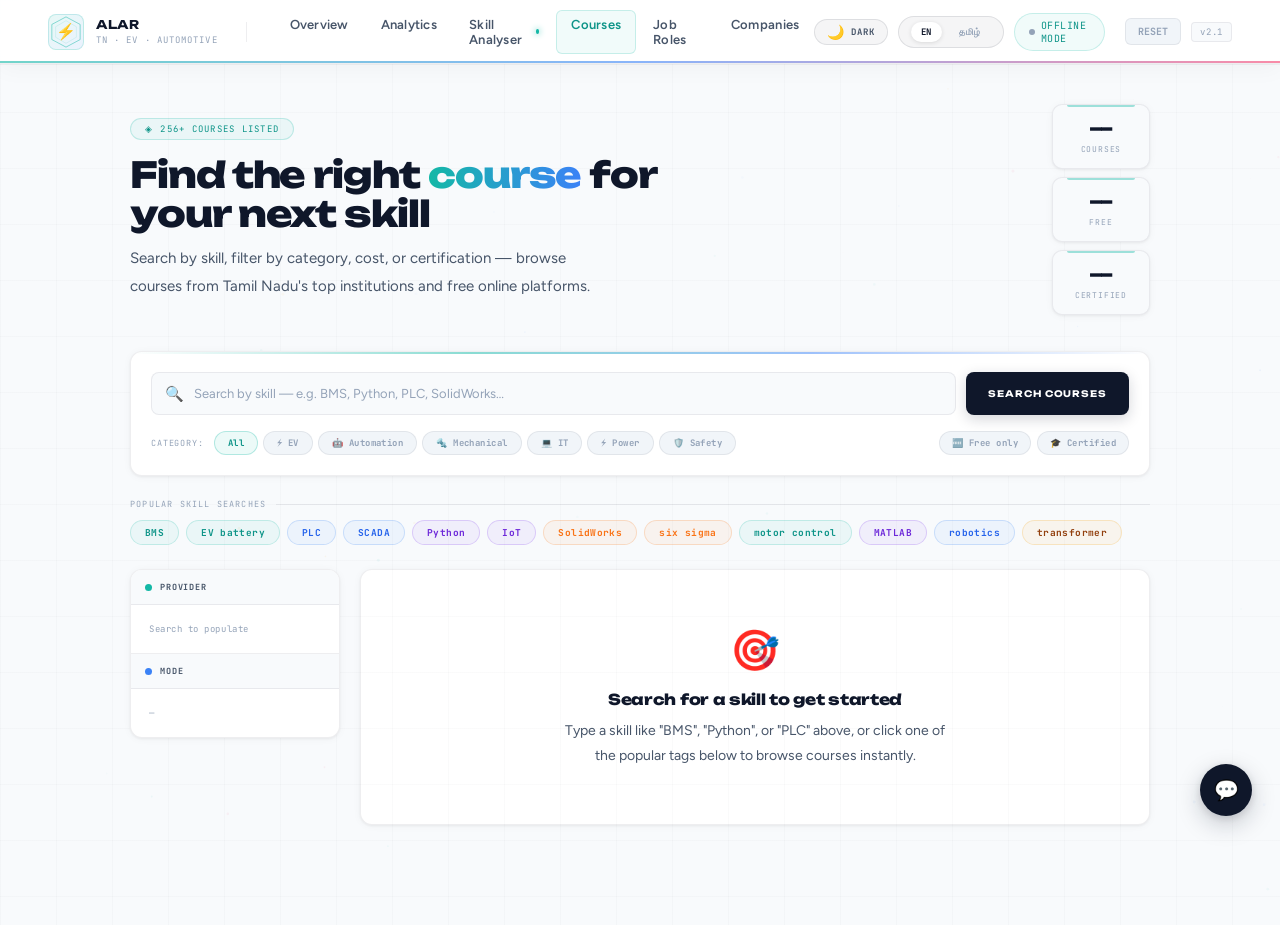
==== commit 80e16fb9: "version8-Final" ====
--- a/static/course-finder.html
+++ b/static/course-finder.html
@@ -3,14 +3,12 @@
 <head>
 <meta charset="UTF-8"/>
 <meta name="viewport" content="width=device-width, initial-scale=1.0"/>
-<title>SkillTech AI — Course Finder</title>
+<title>ALAR — Course Finder</title>
 <link rel="stylesheet" href="course-finder-styles.css"/>
 <link rel="stylesheet" href="chat-widget.css"/>
+<link rel="stylesheet" href="theme-lang.css"/>
 </head>
 <body>
-
-<!-- CURSOR -->
-<div id="cursor"><div id="cursor-ring"></div><div id="cursor-dot"></div></div>
 
 <!-- PARTICLES -->
 <canvas id="particle-canvas"></canvas>
@@ -29,7 +27,7 @@
       <div class="brand-inner">⚡</div>
     </div>
     <div>
-      <div class="brand-name">Skill<span>Tech</span></div>
+      <div class="brand-name">ALAR</div>
       <div class="brand-tag">TN · EV · Automotive</div>
     </div>
   </a>
@@ -43,8 +41,11 @@
     <a class="nl" href="tn-companies.html">Companies</a>
   </nav>
   <div class="nav-right">
+    <div id="st-theme-mount"></div>
+    <div id="st-lang-mount"></div>
     <div class="status-pill"><div id="sdot"></div><span id="stext">Connecting…</span></div>
-    <div class="ver-badge">v2.0</div>
+    <button class="btn-reset" onclick="resetApp()" title="Reset all data and start over" style="margin-left: 10px; padding: 6px 12px; font-size: 10px; border-radius: 6px; background: var(--bg3); border: 1px solid var(--rim); color: var(--ink3); cursor: pointer; font-family: var(--f-code); font-weight: 700; text-transform: uppercase;">Reset</button>
+    <div class="ver-badge">v2.1</div>
   </div>
 </nav>
 
@@ -160,6 +161,16 @@
 'use strict';
 
 const API = 'http://localhost:8000';
+
+/* ── VERIFICATION GUARD REMOVED ── */
+
+function resetApp() {
+  if (confirm('Reset everything? This clears all skills and verification data.')) {
+    ['alar_verified_skills','alar_verified_timestamp','alar_industry_score','alar_temp_skills']
+      .forEach(k => localStorage.removeItem(k));
+    window.location.href = 'index.html';
+  }
+}
 
 /* ─────────────────────────────────────────────────────
    SKILL DATABASE  (mirrors backend exactly)
@@ -246,19 +257,6 @@
 });
 
 /* ─────────────────────────────────────────────────────
-   CURSOR
-───────────────────────────────────────────────────── */
-const cursor = document.getElementById('cursor');
-const ring   = document.getElementById('cursor-ring');
-let mx=-100,my=-100,rx=-100,ry=-100;
-document.addEventListener('mousemove',e=>{mx=e.clientX;my=e.clientY;cursor.style.left=mx+'px';cursor.style.top=my+'px';});
-(function ac(){rx+=(mx-rx)*.12;ry+=(my-ry)*.12;ring.style.transform=`translate(${rx-mx}px,${ry-my}px)`;requestAnimationFrame(ac);})();
-document.querySelectorAll('a,button,.qtag,.sb-item,.cc,.fchip,.toggle-btn,.stab').forEach(el=>{
-  el.addEventListener('mouseenter',()=>cursor.classList.add('cursor-expand'));
-  el.addEventListener('mouseleave',()=>cursor.classList.remove('cursor-expand'));
-});
-
-/* ─────────────────────────────────────────────────────
    PARTICLES
 ───────────────────────────────────────────────────── */
 (function(){
@@ -303,8 +301,7 @@
   QUICK_PICKS.forEach(p=>{
     const btn=document.createElement('button');
     btn.className='qtag '+CAT_COLOUR[p.cat]; btn.textContent=p.skill;
-    btn.addEventListener('mouseenter',()=>cursor.classList.add('cursor-expand'));
-    btn.addEventListener('mouseleave',()=>cursor.classList.remove('cursor-expand'));
+    // removed custom cursor hover handlers
     btn.onclick=()=>{document.getElementById('searchInp').value=p.skill; doSearch();};
     wrap.appendChild(btn);
   });
@@ -551,8 +548,7 @@
     const card = document.createElement('div');
     card.className = 'cc' + (isPlaceholder ? ' cc-placeholder' : '');
     card.style.animationDelay = Math.min(i, 20) * 0.035 + 's';
-    card.addEventListener('mouseenter', ()=>cursor.classList.add('cursor-expand'));
-    card.addEventListener('mouseleave', ()=>cursor.classList.remove('cursor-expand'));
+    // removed custom cursor hover handlers
 
     const costTag = isPlaceholder
       ? `<span class="c-tag ct-free">🆓 Free</span><span class="c-tag ct-mode">Naan Mudhalvan</span>`
@@ -626,8 +622,7 @@
     const d = document.createElement('div');
     d.className = 'sb-item' + (isActive ? ' active' : '');
     d.innerHTML = `<span>${esc(label)}</span><span class="sb-item-count">${count}</span>`;
-    d.addEventListener('mouseenter', ()=>cursor.classList.add('cursor-expand'));
-    d.addEventListener('mouseleave', ()=>cursor.classList.remove('cursor-expand'));
+    // removed custom cursor hover handlers
     d.onclick = onClick;
     el.appendChild(d);
   };
@@ -707,5 +702,6 @@
 function esc(s){ return String(s||'').replace(/&/g,'&amp;').replace(/</g,'&lt;').replace(/>/g,'&gt;'); }
 </script>
 <script src="chat-widget.js"></script>
+<script src="theme-lang.js"></script>
 </body>
-</html>+</html>
--- a/static/course-finder-styles.css
+++ b/static/course-finder-styles.css
@@ -7,12 +7,7 @@
 
 *, *::before, *::after { box-sizing: border-box; margin: 0; padding: 0; }
 
-/* ── CURSOR ── */
-* { cursor: none !important; }
-#cursor { position: fixed; z-index: 9999; pointer-events: none; }
-#cursor-ring { width: 32px; height: 32px; border: 1.5px solid rgba(20,184,166,.6); border-radius: 50%; position: absolute; top: -16px; left: -16px; transition: width .25s, height .25s, border-color .25s; }
-#cursor-dot { width: 4px; height: 4px; background: #14b8a6; border-radius: 50%; position: absolute; top: -2px; left: -2px; }
-.cursor-expand #cursor-ring { width: 52px; height: 52px; top: -26px; left: -26px; border-color: rgba(244,63,110,.5); }
+/* Removed custom cursor for standard system cursor */
 
 /* ── TOKENS ── */
 :root {
@@ -238,4 +233,4 @@
   .nav { padding: 0 16px; }
   .nav-links { display: none; }
   .nav-sep { display: none; }
-}+}
--- a/static/chat-widget.css
+++ b/static/chat-widget.css
@@ -5,7 +5,7 @@
 
 /* ── FAB ── */
 #chatFab {
-  position: fixed; bottom: 28px; right: 28px;
+  position: fixed; bottom: 84px; right: 28px;
   width: 52px; height: 52px;
   background: #0f172a;
   border: none; border-radius: 50%;
@@ -39,7 +39,7 @@
 
 /* ── PANEL ── */
 #chatPanel {
-  position: fixed; bottom: 92px; right: 28px;
+  position: fixed; bottom: 140px; right: 28px;
   width: 360px; height: 500px;
   background: #ffffff;
   border: 1px solid rgba(15,23,42,.09);
@@ -186,6 +186,6 @@
 
 /* ── RESPONSIVE ── */
 @media(max-width:480px){
-  #chatPanel { width: calc(100vw - 20px); right: 10px; bottom: 82px; }
-  #chatFab   { bottom: 16px; right: 16px; }
+  #chatPanel { width: calc(100vw - 20px); right: 10px; bottom: 120px; }
+  #chatFab   { bottom: 64px; right: 16px; }
 }
--- a/static/theme-lang.css
+++ b/static/theme-lang.css
@@ -0,0 +1,461 @@
+/* ═══════════════════════════════════════════════════════════════════
+   SKILLTECH AI — THEME & LANGUAGE EXTERNAL STYLESHEET
+   theme-lang.css  |  Link this in every page <head>
+   
+   Handles:  • Dark / Light mode via [data-theme="dark"] on <body>
+             • Tamil font support
+             • Toggle widget styles (injected by theme-lang.js)
+═══════════════════════════════════════════════════════════════════ */
+
+@import url('https://fonts.googleapis.com/css2?family=Noto+Sans+Tamil:wght@300;400;500;600;700;800&display=swap');
+
+/* ──────────────────────────────────────────────
+   DARK THEME — CSS variable overrides
+   All pages already use var(--x) tokens, so
+   overriding these here covers everything.
+────────────────────────────────────────────── */
+
+body[data-theme="dark"] {
+  --bg:    #060c14;
+  --bg2:   #0a1220;
+  --bg3:   #0e1a2e;
+  --panel: #0e1a2e;
+
+  /* accent colours stay vivid */
+  --g:  #14b8a6;
+  --g2: #2dd4bf;
+  --b:  #60a5fa;
+  --b2: #93c5fd;
+  --m:  #f472b6;
+  --m2: #fb7185;
+  --y:  #fbbf24;
+  --o:  #fb923c;
+
+  --rim:  rgba(148,163,184,.08);
+  --rim2: rgba(20,184,166,.4);
+  --rim3: rgba(20,184,166,.6);
+
+  --ink:  #e2e8f0;
+  --ink2: #94a3b8;
+  --ink3: #475569;
+
+  --shadow-sm: 0 1px 3px rgba(0,0,0,.4),  0 1px 8px rgba(0,0,0,.3);
+  --shadow:    0 4px 16px rgba(0,0,0,.5),  0 1px 4px rgba(0,0,0,.3);
+  --shadow-lg: 0 12px 40px rgba(0,0,0,.6), 0 4px 12px rgba(0,0,0,.4);
+  --shadow-xl: 0 24px 64px rgba(0,0,0,.7), 0 8px 24px rgba(0,0,0,.5);
+}
+
+/* Dark background on root */
+body[data-theme="dark"] { background: var(--bg); }
+
+/* ── NAV dark ── */
+body[data-theme="dark"] .nav {
+  background: rgba(6,12,20,.92);
+  border-bottom-color: rgba(148,163,184,.08);
+  box-shadow: 0 1px 0 rgba(0,0,0,.5), 0 4px 24px rgba(0,0,0,.4);
+}
+body[data-theme="dark"] .nl:hover {
+  background: rgba(255,255,255,.04);
+  color: var(--ink);
+}
+body[data-theme="dark"] .nl.active {
+  background: rgba(20,184,166,.08);
+  border-color: rgba(20,184,166,.25);
+}
+body[data-theme="dark"] .ver-badge {
+  background: rgba(255,255,255,.03);
+  border-color: rgba(148,163,184,.1);
+}
+
+/* ── Hero dark ── */
+body[data-theme="dark"] .hero {
+  background: var(--bg2);
+}
+body[data-theme="dark"] .hero::before {
+  background:
+    radial-gradient(ellipse 50% 70% at 80% 40%, rgba(59,130,246,.12) 0%, transparent 70%),
+    radial-gradient(ellipse 40% 50% at 10% 60%, rgba(20,184,166,.08) 0%, transparent 60%);
+}
+
+/* ── Stat strip dark ── */
+body[data-theme="dark"] .stat-strip {
+  background: var(--bg3);
+  border-color: var(--rim);
+}
+
+/* ── Buttons dark ── */
+body[data-theme="dark"] .btn-primary {
+  background: #0e1a2e;
+  border: 1px solid rgba(20,184,166,.3);
+  color: var(--g2);
+  box-shadow: 0 0 0 1px rgba(20,184,166,.1), 0 4px 14px rgba(0,0,0,.5);
+}
+body[data-theme="dark"] .btn-primary:hover {
+  background: rgba(20,184,166,.06);
+  box-shadow: 0 0 0 1px rgba(20,184,166,.3), 0 8px 28px rgba(0,0,0,.6);
+}
+body[data-theme="dark"] .btn-ghost {
+  border-color: var(--rim);
+  color: var(--ink2);
+}
+body[data-theme="dark"] .btn-ghost:hover {
+  border-color: rgba(20,184,166,.4);
+  background: rgba(20,184,166,.06);
+}
+
+/* ── Tool cards dark ── */
+body[data-theme="dark"] .tool-card {
+  background: var(--panel);
+  border-color: var(--rim);
+}
+body[data-theme="dark"] .tool-card:hover {
+  border-color: var(--rim2);
+}
+body[data-theme="dark"] .tc-foot {
+  background: var(--bg3);
+  border-top-color: var(--rim);
+}
+body[data-theme="dark"] .tc-tag {
+  background: var(--bg3);
+  border-color: var(--rim);
+  color: var(--ink3);
+}
+
+/* ── Chart panels dark ── */
+body[data-theme="dark"] .chart-panel {
+  background: var(--panel);
+  border-color: var(--rim);
+}
+body[data-theme="dark"] .cp-head {
+  background: var(--bg3);
+  border-bottom-color: var(--rim);
+}
+
+/* ── Role cards dark ── */
+body[data-theme="dark"] .role-card {
+  background: var(--panel);
+  border-color: var(--rim);
+}
+body[data-theme="dark"] .role-card:hover {
+  border-color: rgba(20,184,166,.2);
+}
+body[data-theme="dark"] .rb-hot  { background: rgba(244,63,110,.1);  border-color: rgba(244,63,110,.2); }
+body[data-theme="dark"] .rb-grow { background: rgba(20,184,166,.1);  border-color: rgba(20,184,166,.2); }
+body[data-theme="dark"] .rb-open { background: rgba(59,130,246,.1);  border-color: rgba(59,130,246,.2); }
+
+/* ── Steps dark ── */
+body[data-theme="dark"] .step.done .step-num {
+  background: rgba(20,184,166,.1);
+  border-color: rgba(20,184,166,.35);
+}
+body[data-theme="dark"] .step.curr .step-num {
+  background: rgba(59,130,246,.1);
+  border-color: rgba(59,130,246,.4);
+}
+body[data-theme="dark"] .step.next .step-num {
+  background: var(--bg3);
+  border-color: var(--rim);
+}
+
+/* ── About card dark ── */
+body[data-theme="dark"] .about-card {
+  background: var(--bg3);
+  border-color: var(--rim);
+}
+body[data-theme="dark"] .tech-item {
+  background: var(--bg2);
+  border-color: var(--rim);
+  color: var(--ink2);
+}
+body[data-theme="dark"] .tech-item:hover {
+  background: rgba(20,184,166,.06);
+  border-color: rgba(20,184,166,.3);
+}
+body[data-theme="dark"] .src-chip {
+  background: var(--bg2);
+  border-color: var(--rim);
+}
+
+/* ── Region bars dark ── */
+body[data-theme="dark"] .rg-track {
+  background: var(--bg3);
+  border-color: var(--rim);
+}
+
+/* ── Sections alternation dark ── */
+body[data-theme="dark"] #tools    { background: var(--bg);  }
+body[data-theme="dark"] #analytics { background: var(--bg2); }
+body[data-theme="dark"] #roles    { background: var(--bg);  }
+body[data-theme="dark"] #how      { background: var(--bg2); }
+
+/* ── Loader dark ── */
+body[data-theme="dark"] #loader   { background: var(--bg2); }
+
+/* ── Footer dark ── */
+body[data-theme="dark"] .footer {
+  background: var(--bg2);
+  border-top-color: var(--rim);
+}
+
+/* ── Noise overlay tint dark ── */
+body[data-theme="dark"]::before { opacity: .25; }
+
+/* ── Holo grid dark ── */
+body[data-theme="dark"] .holo-grid {
+  background-image:
+    linear-gradient(rgba(148,163,184,.025) 1px, transparent 1px),
+    linear-gradient(90deg, rgba(148,163,184,.025) 1px, transparent 1px);
+}
+
+/* ── Scrollbar dark ── */
+body[data-theme="dark"]::-webkit-scrollbar       { width: 6px; }
+body[data-theme="dark"]::-webkit-scrollbar-track  { background: var(--bg); }
+body[data-theme="dark"]::-webkit-scrollbar-thumb  {
+  background: rgba(20,184,166,.3);
+  border-radius: 3px;
+}
+body[data-theme="dark"]::-webkit-scrollbar-thumb:hover {
+  background: rgba(20,184,166,.5);
+}
+
+/* ── Globe wireframe tint dark ── */
+body[data-theme="dark"] #globe-canvas { filter: brightness(1.4) hue-rotate(0deg); }
+
+/* ── Notice bar dark ── */
+body[data-theme="dark"] .notice-bar {
+  background: rgba(245,158,11,.06);
+  border-color: rgba(245,158,11,.2);
+}
+
+/* ── Status pill dark ── */
+body[data-theme="dark"] .status-pill {
+  background: rgba(20,184,166,.08);
+  border-color: rgba(20,184,166,.25);
+}
+
+/* ──────────────────────────────────────────────
+   NAVBAR CONTROLS
+────────────────────────────────────────────── */
+.nav-control-btn {
+  display: flex;
+  align-items: center;
+  gap: 7px;
+  padding: 5px 12px;
+  border: 1px solid rgba(15,23,42,.1);
+  border-radius: 30px;
+  background: rgba(15,23,42,.04);
+  cursor: pointer;
+  transition: all .2s;
+  outline: none;
+  -webkit-user-select: none;
+  user-select: none;
+  font-family: 'JetBrains Mono', monospace;
+}
+
+body[data-theme="dark"] .nav-control-btn {
+  border-color: rgba(148,163,184,.12);
+  background: rgba(255,255,255,.04);
+}
+
+.nav-control-btn:hover {
+  border-color: rgba(20,184,166,.25);
+  background: rgba(20,184,166,.08);
+}
+
+.st-theme-icon {
+  font-size: 14px;
+  line-height: 1;
+  transition: transform .4s cubic-bezier(0.34,1.56,0.64,1);
+}
+.nav-control-btn:hover .st-theme-icon { transform: rotate(20deg) scale(1.15); }
+
+.st-theme-label {
+  font-size: 9px;
+  font-weight: 700;
+  letter-spacing: .1em;
+  text-transform: uppercase;
+  color: #475569;
+  transition: color .3s;
+}
+body[data-theme="dark"] .st-theme-label { color: #94a3b8; }
+
+.st-lang-option {
+  font-size: 9px;
+  font-weight: 700;
+  letter-spacing: .06em;
+  text-transform: uppercase;
+  padding: 4px 10px;
+  border-radius: 24px;
+  transition: all .22s;
+  color: #94a3b8;
+  position: relative;
+  z-index: 1;
+  white-space: nowrap;
+}
+.st-lang-option.active {
+  color: #0f172a;
+  background: #ffffff;
+  box-shadow: 0 1px 4px rgba(0,0,0,.12);
+}
+body[data-theme="dark"] .st-lang-option.active {
+  color: #ffffff;
+  background: rgba(20,184,166,.2);
+}
+
+/* ──────────────────────────────────────────────
+   TAMIL FONT — applied when [data-lang="ta"]
+   Noto Sans Tamil covers all Tamil glyphs cleanly
+────────────────────────────────────────────── */
+body[data-lang="ta"] {
+  font-family: 'Noto Sans Tamil', 'Figtree', sans-serif;
+  --f-ui: 'Noto Sans Tamil', 'Figtree', sans-serif;
+}
+
+/* Headings keep Unbounded for Latin chars;
+   Tamil glyphs fall back to Noto Sans Tamil */
+body[data-lang="ta"] .hero-title,
+body[data-lang="ta"] .section-title,
+body[data-lang="ta"] .tc-title,
+body[data-lang="ta"] .about-title,
+body[data-lang="ta"] .brand-name,
+body[data-lang="ta"] .role-title,
+body[data-lang="ta"] .step-title,
+body[data-lang="ta"] .region-title,
+body[data-lang="ta"] .panel-title,
+body[data-lang="ta"] .hero h1 {
+  font-family: 'Unbounded', 'Noto Sans Tamil', sans-serif;
+  letter-spacing: -0.01em;
+}
+
+/* Code-style labels stay mono + Tamil fallback */
+body[data-lang="ta"] .eyebrow-text,
+body[data-lang="ta"] .sl-num,
+body[data-lang="ta"] .sl-text,
+body[data-lang="ta"] .brand-tag,
+body[data-lang="ta"] .stat-lbl,
+body[data-lang="ta"] .stat-delta,
+body[data-lang="ta"] .tc-tag,
+body[data-lang="ta"] .role-num,
+body[data-lang="ta"] .role-badge,
+body[data-lang="ta"] .cp-title,
+body[data-lang="ta"] .cp-meta,
+body[data-lang="ta"] .ver-badge,
+body[data-lang="ta"] .footer-left,
+body[data-lang="ta"] .footer-right,
+body[data-lang="ta"] .status-pill,
+body[data-lang="ta"] .mode-pill {
+  font-family: 'JetBrains Mono', 'Noto Sans Tamil', monospace;
+}
+
+/* Slightly larger Tamil text for readability */
+body[data-lang="ta"] .hero-desc   { font-size: 15px; line-height: 2; }
+body[data-lang="ta"] .tc-desc     { font-size: 13px; line-height: 1.9; }
+body[data-lang="ta"] .step-desc   { font-size: 13px; line-height: 1.9; }
+body[data-lang="ta"] .about-text  { font-size: 13.5px; line-height: 2; }
+body[data-lang="ta"] .panel-sub   { font-size: 14px; line-height: 1.8; }
+body[data-lang="ta"] .hero p      { font-size: 15px; line-height: 1.8; }
+
+/* ── Tooltip on hover ── */
+#st-controls::after {
+  content: attr(data-tip);
+  position: absolute;
+  bottom: calc(100% + 8px);
+  right: 0;
+  background: rgba(15,23,42,.85);
+  color: #94a3b8;
+  font-size: 9px;
+  letter-spacing: .08em;
+  padding: 5px 10px;
+  border-radius: 6px;
+  white-space: nowrap;
+  opacity: 0;
+  pointer-events: none;
+  transition: opacity .2s;
+}
+#st-controls:hover::after { opacity: 1; }
+
+/* ── Smooth theme transition ── */
+body, body * {
+  transition:
+    background-color .3s ease,
+    border-color .3s ease,
+    color .3s ease,
+    box-shadow .3s ease;
+}
+
+/* But don't transition transforms (breaks animations) */
+body *[style*="transform"],
+body canvas,
+body svg {
+  transition: none !important;
+}
+
+/* ── Analytics pages & other page specific dark tweaks ── */
+
+/* industry-analytics page */
+body[data-theme="dark"] .filter-bar,
+body[data-theme="dark"] .filter-btn,
+body[data-theme="dark"] .kpi-card,
+body[data-theme="dark"] .insight-card,
+body[data-theme="dark"] .table-wrap,
+body[data-theme="dark"] .data-table,
+body[data-theme="dark"] .data-table th,
+body[data-theme="dark"] .data-table td {
+  background: var(--panel);
+  border-color: var(--rim);
+}
+body[data-theme="dark"] .data-table tr:hover td {
+  background: rgba(20,184,166,.04);
+}
+
+/* course-finder page */
+body[data-theme="dark"] .course-card,
+body[data-theme="dark"] .search-bar,
+body[data-theme="dark"] .filter-chip,
+body[data-theme="dark"] .course-meta,
+body[data-theme="dark"] .sidebar-widget {
+  background: var(--panel);
+  border-color: var(--rim);
+}
+
+/* job-roles page */
+body[data-theme="dark"] .job-card,
+body[data-theme="dark"] .job-detail,
+body[data-theme="dark"] .skill-tag,
+body[data-theme="dark"] .salary-band {
+  background: var(--panel);
+  border-color: var(--rim);
+}
+
+/* tn-companies page */
+body[data-theme="dark"] .company-card,
+body[data-theme="dark"] .company-header,
+body[data-theme="dark"] .badge-tier {
+  background: var(--panel);
+  border-color: var(--rim);
+}
+
+/* skill analyser / index page */
+body[data-theme="dark"] .analyser-panel,
+body[data-theme="dark"] .upload-zone,
+body[data-theme="dark"] .chat-bubble,
+body[data-theme="dark"] .result-card,
+body[data-theme="dark"] .gap-row,
+body[data-theme="dark"] .course-rec {
+  background: var(--panel);
+  border-color: var(--rim);
+}
+body[data-theme="dark"] .upload-zone {
+  background: rgba(20,184,166,.03);
+}
+body[data-theme="dark"] input,
+body[data-theme="dark"] textarea,
+body[data-theme="dark"] select {
+  background: var(--bg3) !important;
+  border-color: var(--rim) !important;
+  color: var(--ink) !important;
+}
+body[data-theme="dark"] input::placeholder,
+body[data-theme="dark"] textarea::placeholder {
+  color: var(--ink3) !important;
+}
